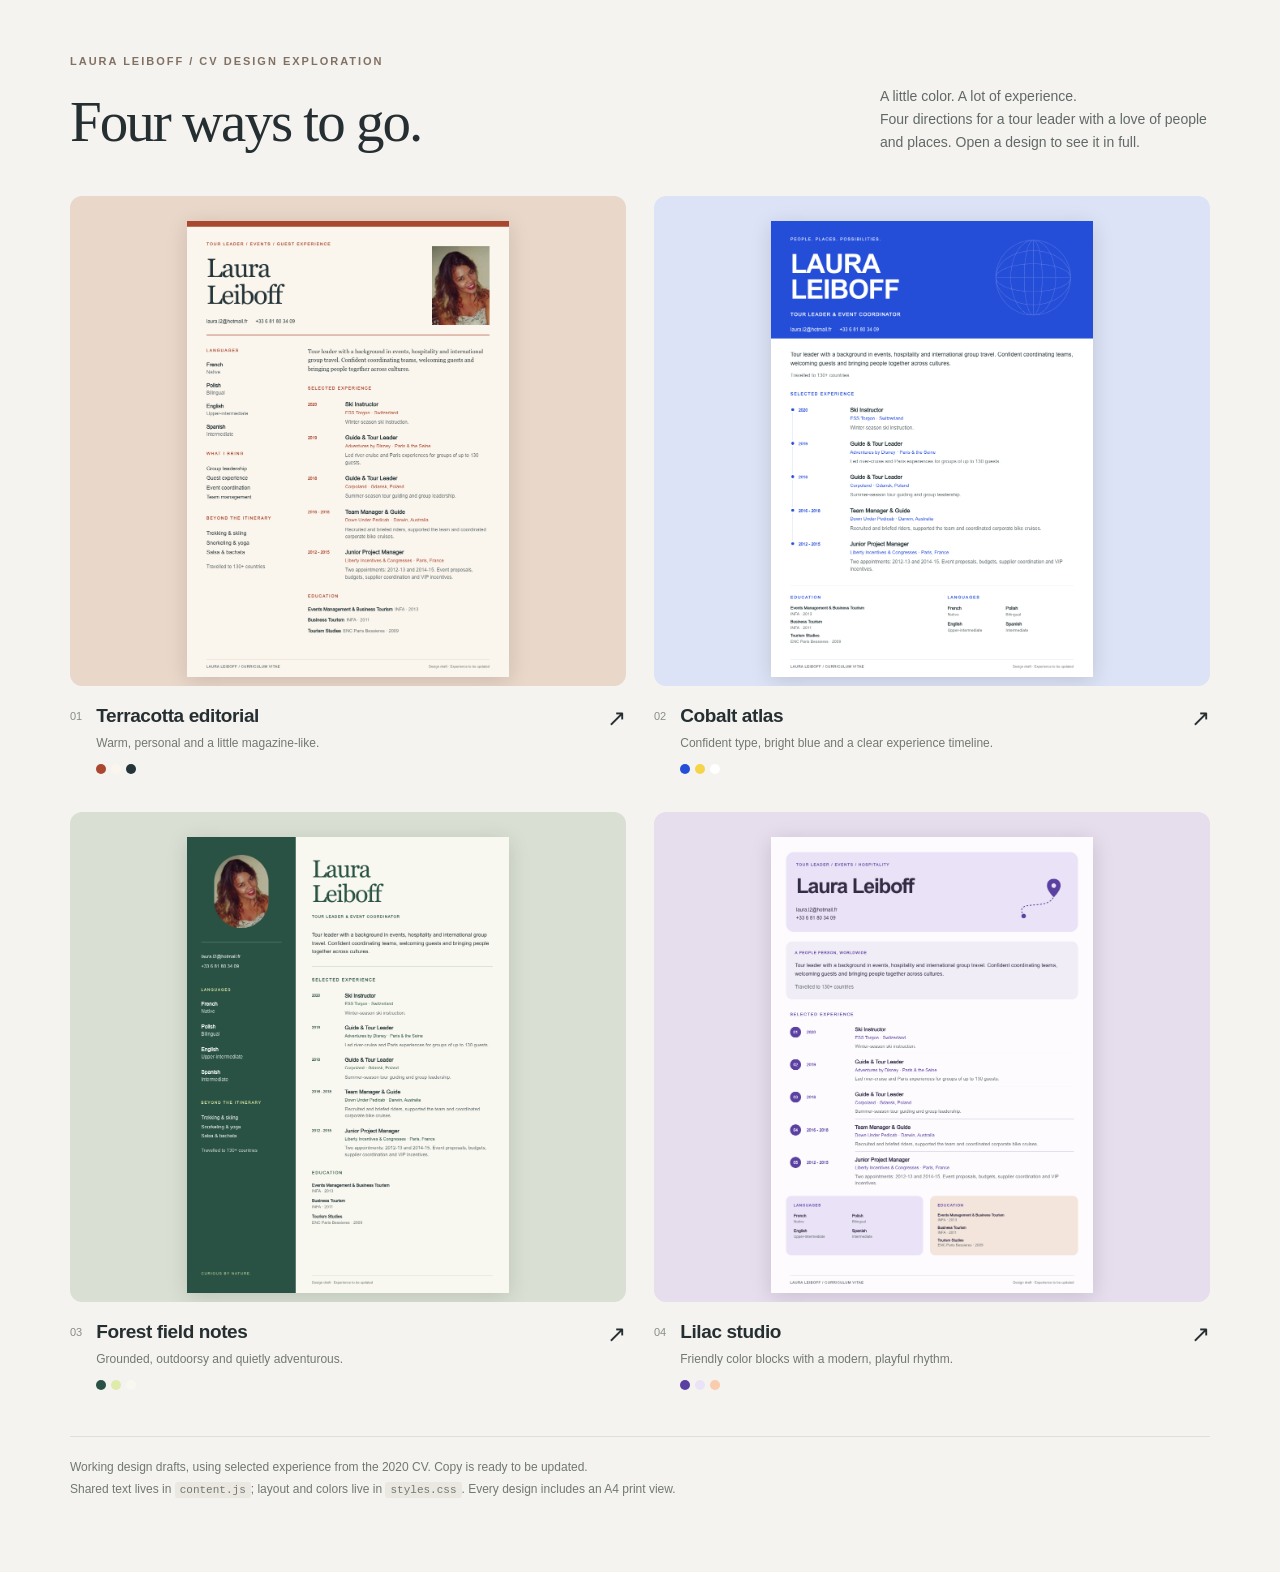
==== index.html @ 2a3d499a "Make Projects/laura the repository root" ====
<!doctype html><html lang="en"><head><meta charset="utf-8"><meta name="viewport" content="width=device-width,initial-scale=1"><title>Laura / Four ways to go</title><style>
*{box-sizing:border-box}body{margin:0;background:#f5f3ef;color:#252e31;font-family:Arial,sans-serif}main{max-width:1220px;margin:auto;padding:55px 40px 60px}.kicker{font-size:11px;letter-spacing:2px;text-transform:uppercase;color:#817163;font-weight:700}header{display:flex;justify-content:space-between;align-items:flex-end;gap:40px;margin:18px 0 42px}h1{font-family:Georgia,serif;font-size:57px;font-weight:400;letter-spacing:-2px;margin:0}header p{max-width:330px;font-size:14px;line-height:1.65;color:#606967;margin:0}.grid{display:grid;grid-template-columns:repeat(2,minmax(0,1fr));gap:38px 28px}.card{text-decoration:none;color:inherit;display:block}.preview{height:490px;overflow:hidden;border-radius:12px;display:flex;align-items:flex-start;justify-content:center;padding-top:25px;background:var(--bg);transition:transform .2s,box-shadow .2s}.preview img{width:322px;box-shadow:0 4px 20px #0002}.card:hover .preview{transform:translateY(-4px);box-shadow:0 12px 30px #3331}.card:focus-visible{outline:3px solid #244ed8;outline-offset:7px}.caption{display:flex;align-items:flex-start;gap:14px;margin-top:19px}.num{font-size:11px;color:#8a8d87;padding-top:5px}h2{font-size:19px;margin:0 0 7px;font-weight:600;letter-spacing:-.4px}.caption p{font-size:12px;color:#727872;margin:0;line-height:1.5}.arrow{margin-left:auto;font-size:23px}.swatches{display:flex;gap:5px;margin-top:12px}.swatches i{width:10px;height:10px;background:var(--c);border-radius:50%}.note{margin-top:46px;padding-top:20px;border-top:1px solid #dedfd7;font-size:12px;line-height:1.8;color:#717871}.note code{font-size:11px;background:#eae8e1;padding:2px 5px;border-radius:3px}@media(max-width:720px){main{padding:32px 20px}header{display:block}h1{font-size:44px}header p{margin-top:20px}.grid{grid-template-columns:1fr}.preview{height:460px}.preview img{width:300px}}
</style></head><body><main><div class="kicker">Laura Leiboff / CV design exploration</div><header><h1>Four ways to go.</h1><p>A little color. A lot of experience.<br>Four directions for a tour leader with a love of people and places. Open a design to see it in full.</p></header><div class="grid">
<a class="card" href="01-editorial.html"><div class="preview" style="--bg:#e9d7c9"><img src="assets/01-editorial.png" alt="Preview of terracotta editorial CV"></div><div class="caption"><span class="num">01</span><div><h2>Terracotta editorial</h2><p>Warm, personal and a little magazine-like.</p><div class="swatches"><i style="--c:#a94730"></i><i style="--c:#fbf6ed"></i><i style="--c:#243438"></i></div></div><span class="arrow">↗</span></div></a>
<a class="card" href="02-atlas.html"><div class="preview" style="--bg:#dce3f6"><img src="assets/02-atlas.png" alt="Preview of cobalt atlas CV"></div><div class="caption"><span class="num">02</span><div><h2>Cobalt atlas</h2><p>Confident type, bright blue and a clear experience timeline.</p><div class="swatches"><i style="--c:#244ed8"></i><i style="--c:#f5d44a"></i><i style="--c:#fff"></i></div></div><span class="arrow">↗</span></div></a>
<a class="card" href="03-field-notes.html"><div class="preview" style="--bg:#d9e0d3"><img src="assets/03-field-notes.png" alt="Preview of forest field notes CV"></div><div class="caption"><span class="num">03</span><div><h2>Forest field notes</h2><p>Grounded, outdoorsy and quietly adventurous.</p><div class="swatches"><i style="--c:#295244"></i><i style="--c:#dfebaa"></i><i style="--c:#f9f8f0"></i></div></div><span class="arrow">↗</span></div></a>
<a class="card" href="04-studio.html"><div class="preview" style="--bg:#e6dded"><img src="assets/04-studio.png" alt="Preview of lilac studio CV"></div><div class="caption"><span class="num">04</span><div><h2>Lilac studio</h2><p>Friendly color blocks with a modern, playful rhythm.</p><div class="swatches"><i style="--c:#5a40a1"></i><i style="--c:#eae3f7"></i><i style="--c:#f8ccad"></i></div></div><span class="arrow">↗</span></div></a>
</div><p class="note">Working design drafts, using selected experience from the 2020 CV. Copy is ready to be updated.<br>Shared text lives in <code>content.js</code>; layout and colors live in <code>styles.css</code>. Every design includes an A4 print view.</p></main></body></html>
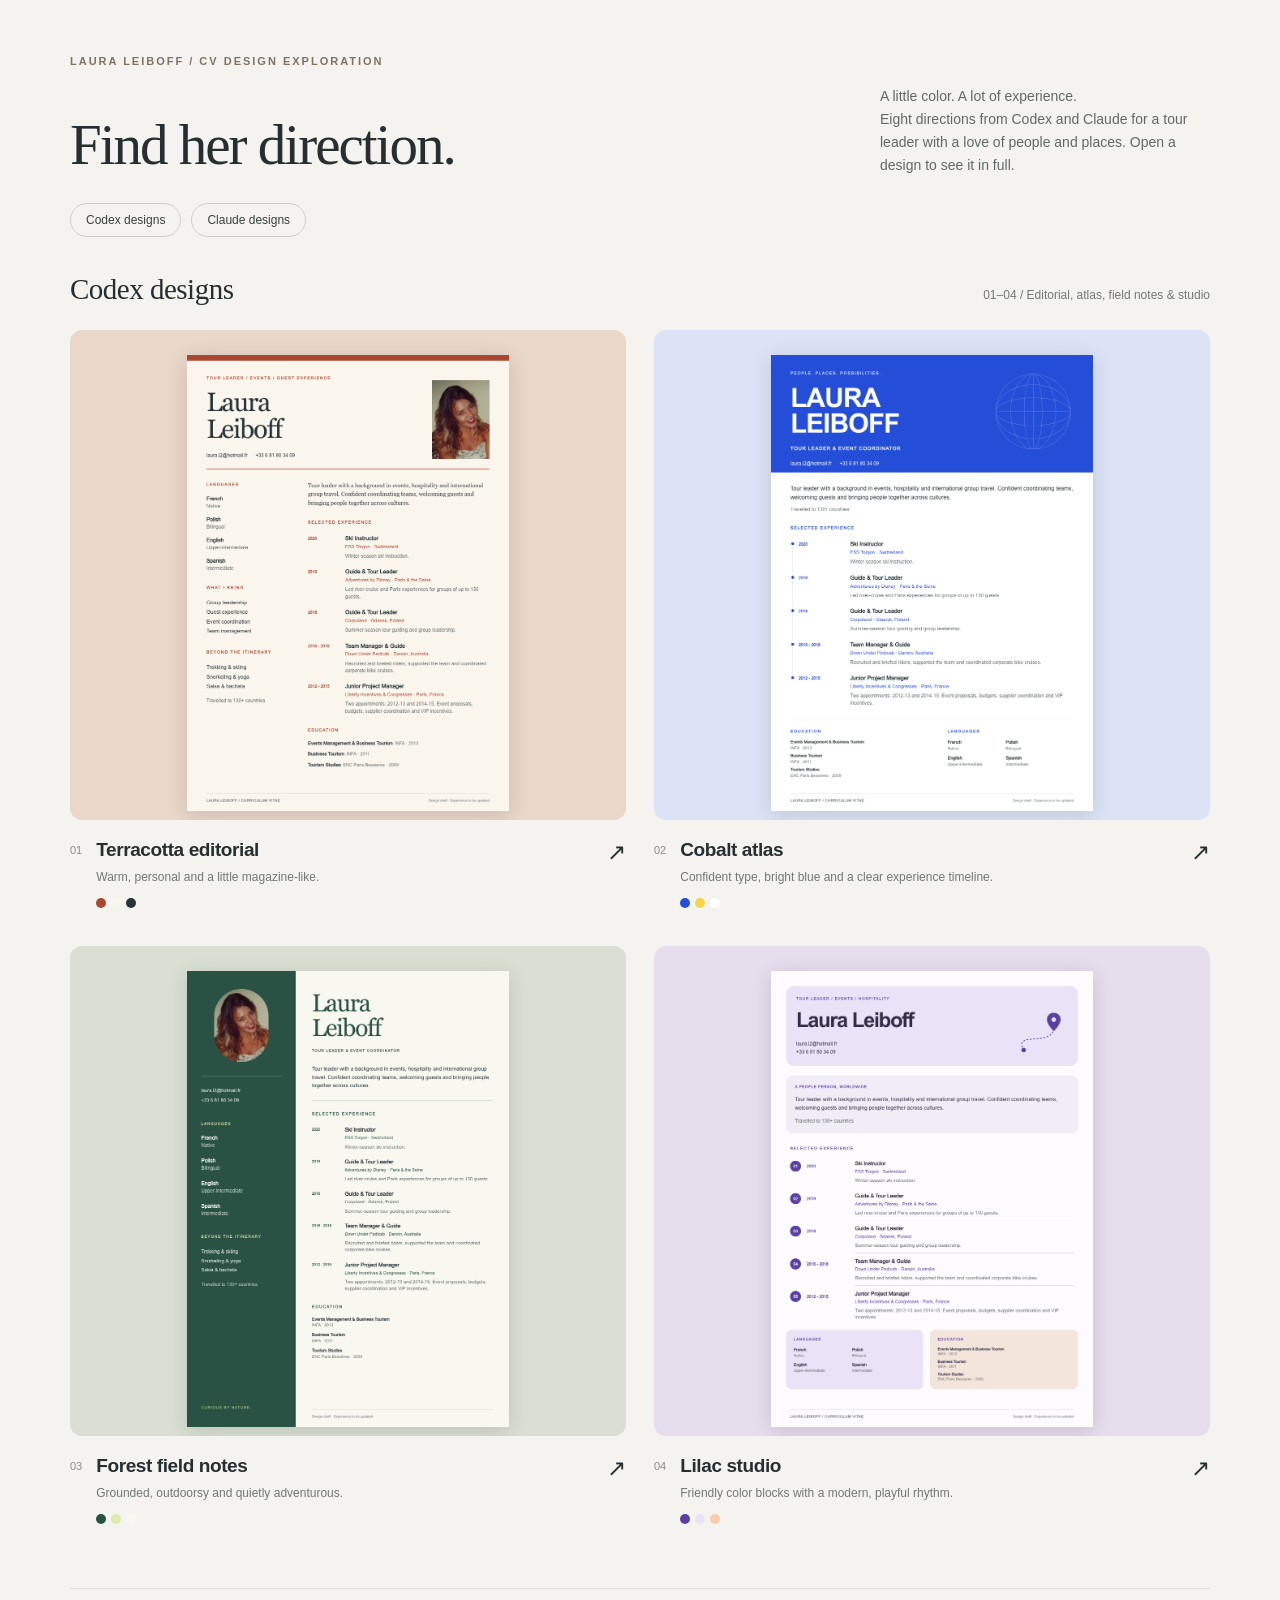
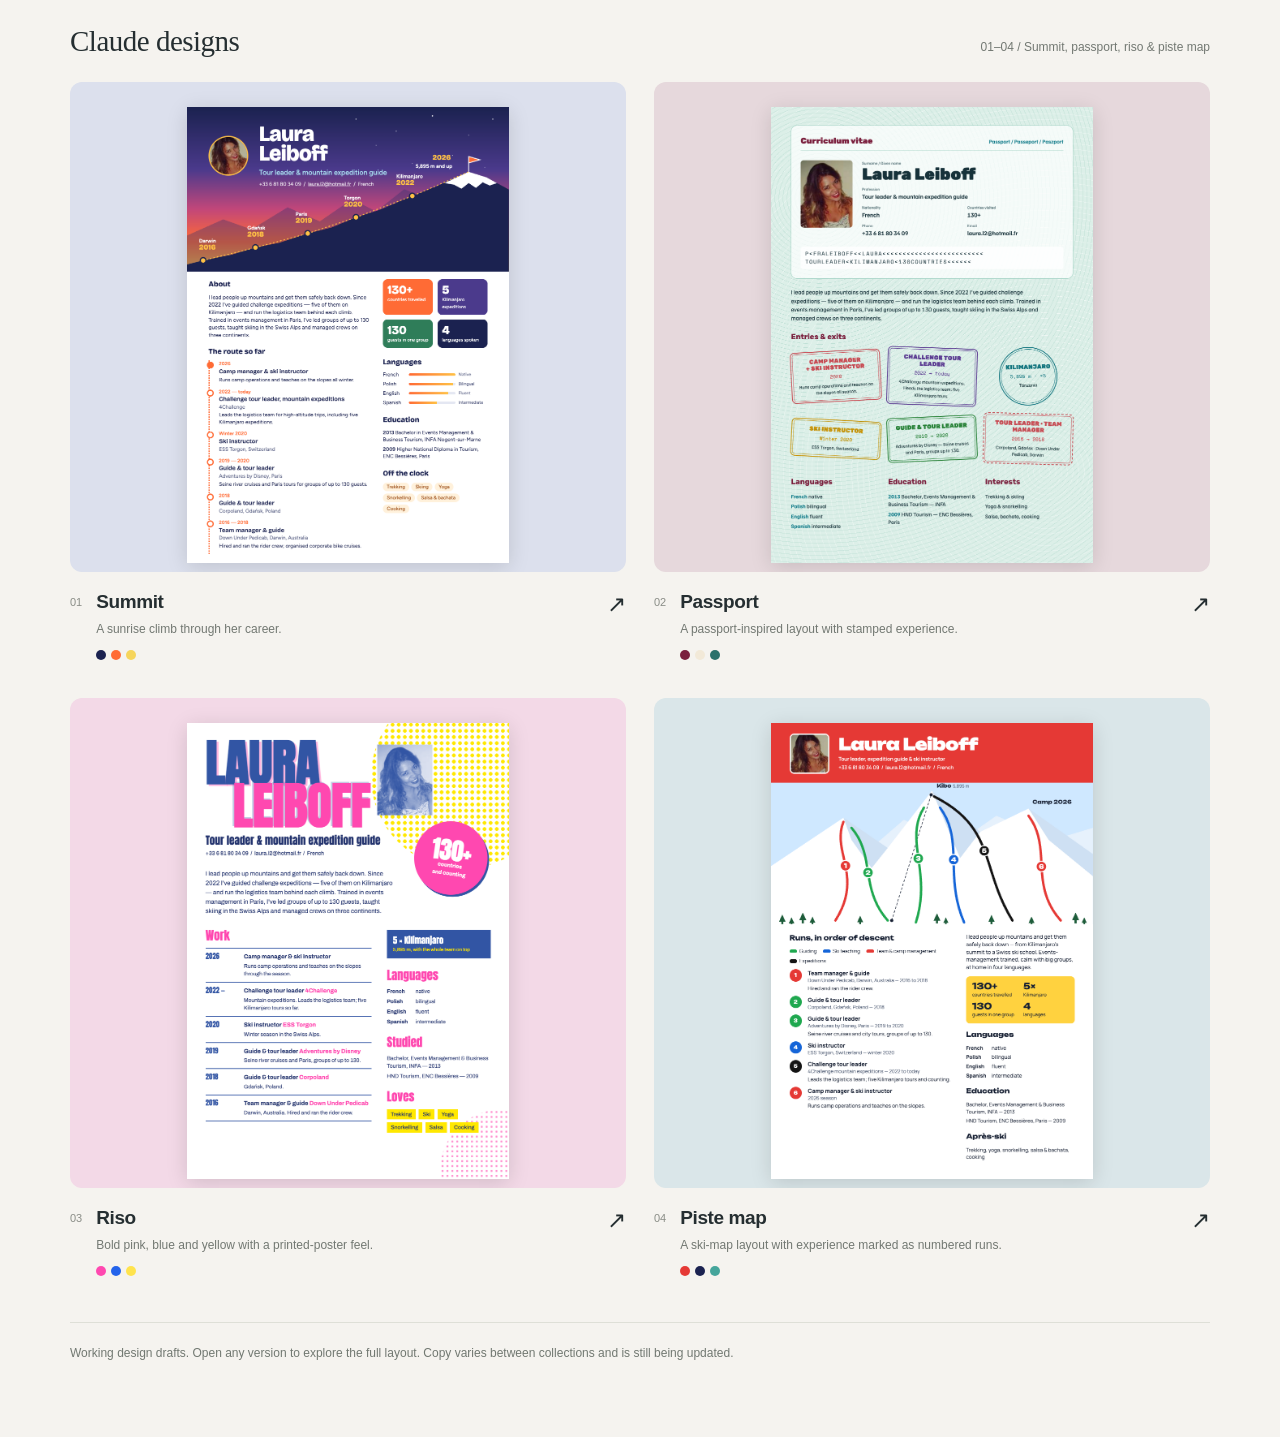
==== commit 3ac70b1b: "Add Claude CV designs to comparison gallery" ====
--- a/index.html
+++ b/index.html
@@ -1,8 +1,8 @@
-<!doctype html><html lang="en"><head><meta charset="utf-8"><meta name="viewport" content="width=device-width,initial-scale=1"><title>Laura / Four ways to go</title><style>
-*{box-sizing:border-box}body{margin:0;background:#f5f3ef;color:#252e31;font-family:Arial,sans-serif}main{max-width:1220px;margin:auto;padding:55px 40px 60px}.kicker{font-size:11px;letter-spacing:2px;text-transform:uppercase;color:#817163;font-weight:700}header{display:flex;justify-content:space-between;align-items:flex-end;gap:40px;margin:18px 0 42px}h1{font-family:Georgia,serif;font-size:57px;font-weight:400;letter-spacing:-2px;margin:0}header p{max-width:330px;font-size:14px;line-height:1.65;color:#606967;margin:0}.grid{display:grid;grid-template-columns:repeat(2,minmax(0,1fr));gap:38px 28px}.card{text-decoration:none;color:inherit;display:block}.preview{height:490px;overflow:hidden;border-radius:12px;display:flex;align-items:flex-start;justify-content:center;padding-top:25px;background:var(--bg);transition:transform .2s,box-shadow .2s}.preview img{width:322px;box-shadow:0 4px 20px #0002}.card:hover .preview{transform:translateY(-4px);box-shadow:0 12px 30px #3331}.card:focus-visible{outline:3px solid #244ed8;outline-offset:7px}.caption{display:flex;align-items:flex-start;gap:14px;margin-top:19px}.num{font-size:11px;color:#8a8d87;padding-top:5px}h2{font-size:19px;margin:0 0 7px;font-weight:600;letter-spacing:-.4px}.caption p{font-size:12px;color:#727872;margin:0;line-height:1.5}.arrow{margin-left:auto;font-size:23px}.swatches{display:flex;gap:5px;margin-top:12px}.swatches i{width:10px;height:10px;background:var(--c);border-radius:50%}.note{margin-top:46px;padding-top:20px;border-top:1px solid #dedfd7;font-size:12px;line-height:1.8;color:#717871}.note code{font-size:11px;background:#eae8e1;padding:2px 5px;border-radius:3px}@media(max-width:720px){main{padding:32px 20px}header{display:block}h1{font-size:44px}header p{margin-top:20px}.grid{grid-template-columns:1fr}.preview{height:460px}.preview img{width:300px}}
-</style></head><body><main><div class="kicker">Laura Leiboff / CV design exploration</div><header><h1>Four ways to go.</h1><p>A little color. A lot of experience.<br>Four directions for a tour leader with a love of people and places. Open a design to see it in full.</p></header><div class="grid">
-<a class="card" href="01-editorial.html"><div class="preview" style="--bg:#e9d7c9"><img src="assets/01-editorial.png" alt="Preview of terracotta editorial CV"></div><div class="caption"><span class="num">01</span><div><h2>Terracotta editorial</h2><p>Warm, personal and a little magazine-like.</p><div class="swatches"><i style="--c:#a94730"></i><i style="--c:#fbf6ed"></i><i style="--c:#243438"></i></div></div><span class="arrow">↗</span></div></a>
-<a class="card" href="02-atlas.html"><div class="preview" style="--bg:#dce3f6"><img src="assets/02-atlas.png" alt="Preview of cobalt atlas CV"></div><div class="caption"><span class="num">02</span><div><h2>Cobalt atlas</h2><p>Confident type, bright blue and a clear experience timeline.</p><div class="swatches"><i style="--c:#244ed8"></i><i style="--c:#f5d44a"></i><i style="--c:#fff"></i></div></div><span class="arrow">↗</span></div></a>
-<a class="card" href="03-field-notes.html"><div class="preview" style="--bg:#d9e0d3"><img src="assets/03-field-notes.png" alt="Preview of forest field notes CV"></div><div class="caption"><span class="num">03</span><div><h2>Forest field notes</h2><p>Grounded, outdoorsy and quietly adventurous.</p><div class="swatches"><i style="--c:#295244"></i><i style="--c:#dfebaa"></i><i style="--c:#f9f8f0"></i></div></div><span class="arrow">↗</span></div></a>
-<a class="card" href="04-studio.html"><div class="preview" style="--bg:#e6dded"><img src="assets/04-studio.png" alt="Preview of lilac studio CV"></div><div class="caption"><span class="num">04</span><div><h2>Lilac studio</h2><p>Friendly color blocks with a modern, playful rhythm.</p><div class="swatches"><i style="--c:#5a40a1"></i><i style="--c:#eae3f7"></i><i style="--c:#f8ccad"></i></div></div><span class="arrow">↗</span></div></a>
-</div><p class="note">Working design drafts, using selected experience from the 2020 CV. Copy is ready to be updated.<br>Shared text lives in <code>content.js</code>; layout and colors live in <code>styles.css</code>. Every design includes an A4 print view.</p></main></body></html>
+<!doctype html><html lang="en"><head><meta charset="utf-8"><meta name="viewport" content="width=device-width,initial-scale=1"><title>Laura / CV design collection</title><style>
+*{box-sizing:border-box}body{margin:0;background:#f5f3ef;color:#252e31;font-family:Arial,sans-serif}main{max-width:1220px;margin:auto;padding:55px 40px 60px}.kicker{font-size:11px;letter-spacing:2px;text-transform:uppercase;color:#817163;font-weight:700}header{display:flex;justify-content:space-between;align-items:flex-end;gap:40px;margin:18px 0 42px}h1{font-family:Georgia,serif;font-size:57px;font-weight:400;letter-spacing:-2px;margin:0}header p{max-width:330px;font-size:14px;line-height:1.65;color:#606967;margin:0}.grid{display:grid;grid-template-columns:repeat(2,minmax(0,1fr));gap:38px 28px}.card{text-decoration:none;color:inherit;display:block}.preview{height:490px;overflow:hidden;border-radius:12px;display:flex;align-items:flex-start;justify-content:center;padding-top:25px;background:var(--bg);transition:transform .2s,box-shadow .2s}.preview img{width:322px;box-shadow:0 4px 20px #0002}.card:hover .preview{transform:translateY(-4px);box-shadow:0 12px 30px #3331}.card:focus-visible{outline:3px solid #244ed8;outline-offset:7px}.caption{display:flex;align-items:flex-start;gap:14px;margin-top:19px}.num{font-size:11px;color:#8a8d87;padding-top:5px}h3{font-size:19px;margin:0 0 7px;font-weight:600;letter-spacing:-.4px}.caption p{font-size:12px;color:#727872;margin:0;line-height:1.5}.arrow{margin-left:auto;font-size:23px}.swatches{display:flex;gap:5px;margin-top:12px}.swatches i{width:10px;height:10px;background:var(--c);border-radius:50%}.note{margin-top:46px;padding-top:20px;border-top:1px solid #dedfd7;font-size:12px;line-height:1.8;color:#717871}.note code{font-size:11px;background:#eae8e1;padding:2px 5px;border-radius:3px}@media(max-width:720px){main{padding:32px 20px}header{display:block}h1{font-size:44px}header p{margin-top:20px}.grid{grid-template-columns:1fr}.preview{height:460px}.preview img{width:300px}}
+.section-heading{display:flex;justify-content:space-between;align-items:baseline;gap:16px;margin-bottom:24px}.section-heading h2{font-family:Georgia,serif;font-size:29px;font-weight:400;margin:0;letter-spacing:-.5px}.section-heading span{font-size:12px;color:#727872}.design-section+.design-section{margin-top:64px;padding-top:36px;border-top:1px solid #dedfd7}.jump-links{display:flex;gap:10px;margin:-16px 0 36px}.jump-links a{font-size:12px;color:#39413d;text-decoration:none;border:1px solid #cfcec7;border-radius:20px;padding:9px 15px}.jump-links a:hover{background:#e9e6df}html{scroll-behavior:smooth}.design-section{scroll-margin-top:25px}.claude-preview img{height:456px;width:322px;object-fit:contain;object-position:top;background:white}@media(max-width:720px){.section-heading{display:block}.section-heading span{display:block;margin-top:8px}.claude-preview img{height:424px;width:300px}}@media(prefers-reduced-motion:reduce){html{scroll-behavior:auto}.preview{transition:none}}</style></head><body><main><div class="kicker">Laura Leiboff / CV design exploration</div><header><h1>Find her direction.</h1><p>A little color. A lot of experience.<br>Eight directions from Codex and Claude for a tour leader with a love of people and places. Open a design to see it in full.</p></header><nav class="jump-links" aria-label="Design collections"><a href="#codex">Codex designs</a><a href="#claude">Claude designs</a></nav><section class="design-section" id="codex"><div class="section-heading"><h2>Codex designs</h2><span>01–04 / Editorial, atlas, field notes & studio</span></div><div class="grid">
+<a class="card" href="01-editorial.html"><div class="preview" style="--bg:#e9d7c9"><img src="assets/01-editorial.png" alt="Preview of terracotta editorial CV"></div><div class="caption"><span class="num">01</span><div><h3>Terracotta editorial</h3><p>Warm, personal and a little magazine-like.</p><div class="swatches"><i style="--c:#a94730"></i><i style="--c:#fbf6ed"></i><i style="--c:#243438"></i></div></div><span class="arrow">↗</span></div></a>
+<a class="card" href="02-atlas.html"><div class="preview" style="--bg:#dce3f6"><img src="assets/02-atlas.png" alt="Preview of cobalt atlas CV"></div><div class="caption"><span class="num">02</span><div><h3>Cobalt atlas</h3><p>Confident type, bright blue and a clear experience timeline.</p><div class="swatches"><i style="--c:#244ed8"></i><i style="--c:#f5d44a"></i><i style="--c:#fff"></i></div></div><span class="arrow">↗</span></div></a>
+<a class="card" href="03-field-notes.html"><div class="preview" style="--bg:#d9e0d3"><img src="assets/03-field-notes.png" alt="Preview of forest field notes CV"></div><div class="caption"><span class="num">03</span><div><h3>Forest field notes</h3><p>Grounded, outdoorsy and quietly adventurous.</p><div class="swatches"><i style="--c:#295244"></i><i style="--c:#dfebaa"></i><i style="--c:#f9f8f0"></i></div></div><span class="arrow">↗</span></div></a>
+<a class="card" href="04-studio.html"><div class="preview" style="--bg:#e6dded"><img src="assets/04-studio.png" alt="Preview of lilac studio CV"></div><div class="caption"><span class="num">04</span><div><h3>Lilac studio</h3><p>Friendly color blocks with a modern, playful rhythm.</p><div class="swatches"><i style="--c:#5a40a1"></i><i style="--c:#eae3f7"></i><i style="--c:#f8ccad"></i></div></div><span class="arrow">↗</span></div></a>
+</div></section><section class="design-section" id="claude"><div class="section-heading"><h2>Claude designs</h2><span>01–04 / Summit, passport, riso & piste map</span></div><div class="grid"><a class="card" href="claude/1-summit.html"><div class="preview claude-preview" style="--bg:#dce0ed"><img src="assets/claude-1-summit.png" alt="Preview of Claude’s Summit CV design" loading="lazy"></div><div class="caption"><span class="num">01</span><div><h3>Summit</h3><p>A sunrise climb through her career.</p><div class="swatches"><i style="--c:#1B2250"></i><i style="--c:#FF6B35"></i><i style="--c:#F6D55C"></i></div></div><span class="arrow">↗</span></div></a><a class="card" href="claude/2-passport.html"><div class="preview claude-preview" style="--bg:#e6d8dc"><img src="assets/claude-2-passport.png" alt="Preview of Claude’s Passport CV design" loading="lazy"></div><div class="caption"><span class="num">02</span><div><h3>Passport</h3><p>A passport-inspired layout with stamped experience.</p><div class="swatches"><i style="--c:#7A1F3D"></i><i style="--c:#F2E9D8"></i><i style="--c:#2B716B"></i></div></div><span class="arrow">↗</span></div></a><a class="card" href="claude/3-riso.html"><div class="preview claude-preview" style="--bg:#f3d9e7"><img src="assets/claude-3-riso.png" alt="Preview of Claude’s Riso CV design" loading="lazy"></div><div class="caption"><span class="num">03</span><div><h3>Riso</h3><p>Bold pink, blue and yellow with a printed-poster feel.</p><div class="swatches"><i style="--c:#FF48B0"></i><i style="--c:#2463EB"></i><i style="--c:#FFE34D"></i></div></div><span class="arrow">↗</span></div></a><a class="card" href="claude/4-piste.html"><div class="preview claude-preview" style="--bg:#dae6e9"><img src="assets/claude-4-piste.png" alt="Preview of Claude’s Piste map CV design" loading="lazy"></div><div class="caption"><span class="num">04</span><div><h3>Piste map</h3><p>A ski-map layout with experience marked as numbered runs.</p><div class="swatches"><i style="--c:#E53935"></i><i style="--c:#1B2250"></i><i style="--c:#45A59B"></i></div></div><span class="arrow">↗</span></div></a></div></section><p class="note">Working design drafts. Open any version to explore the full layout. Copy varies between collections and is still being updated.</p></main></body></html>
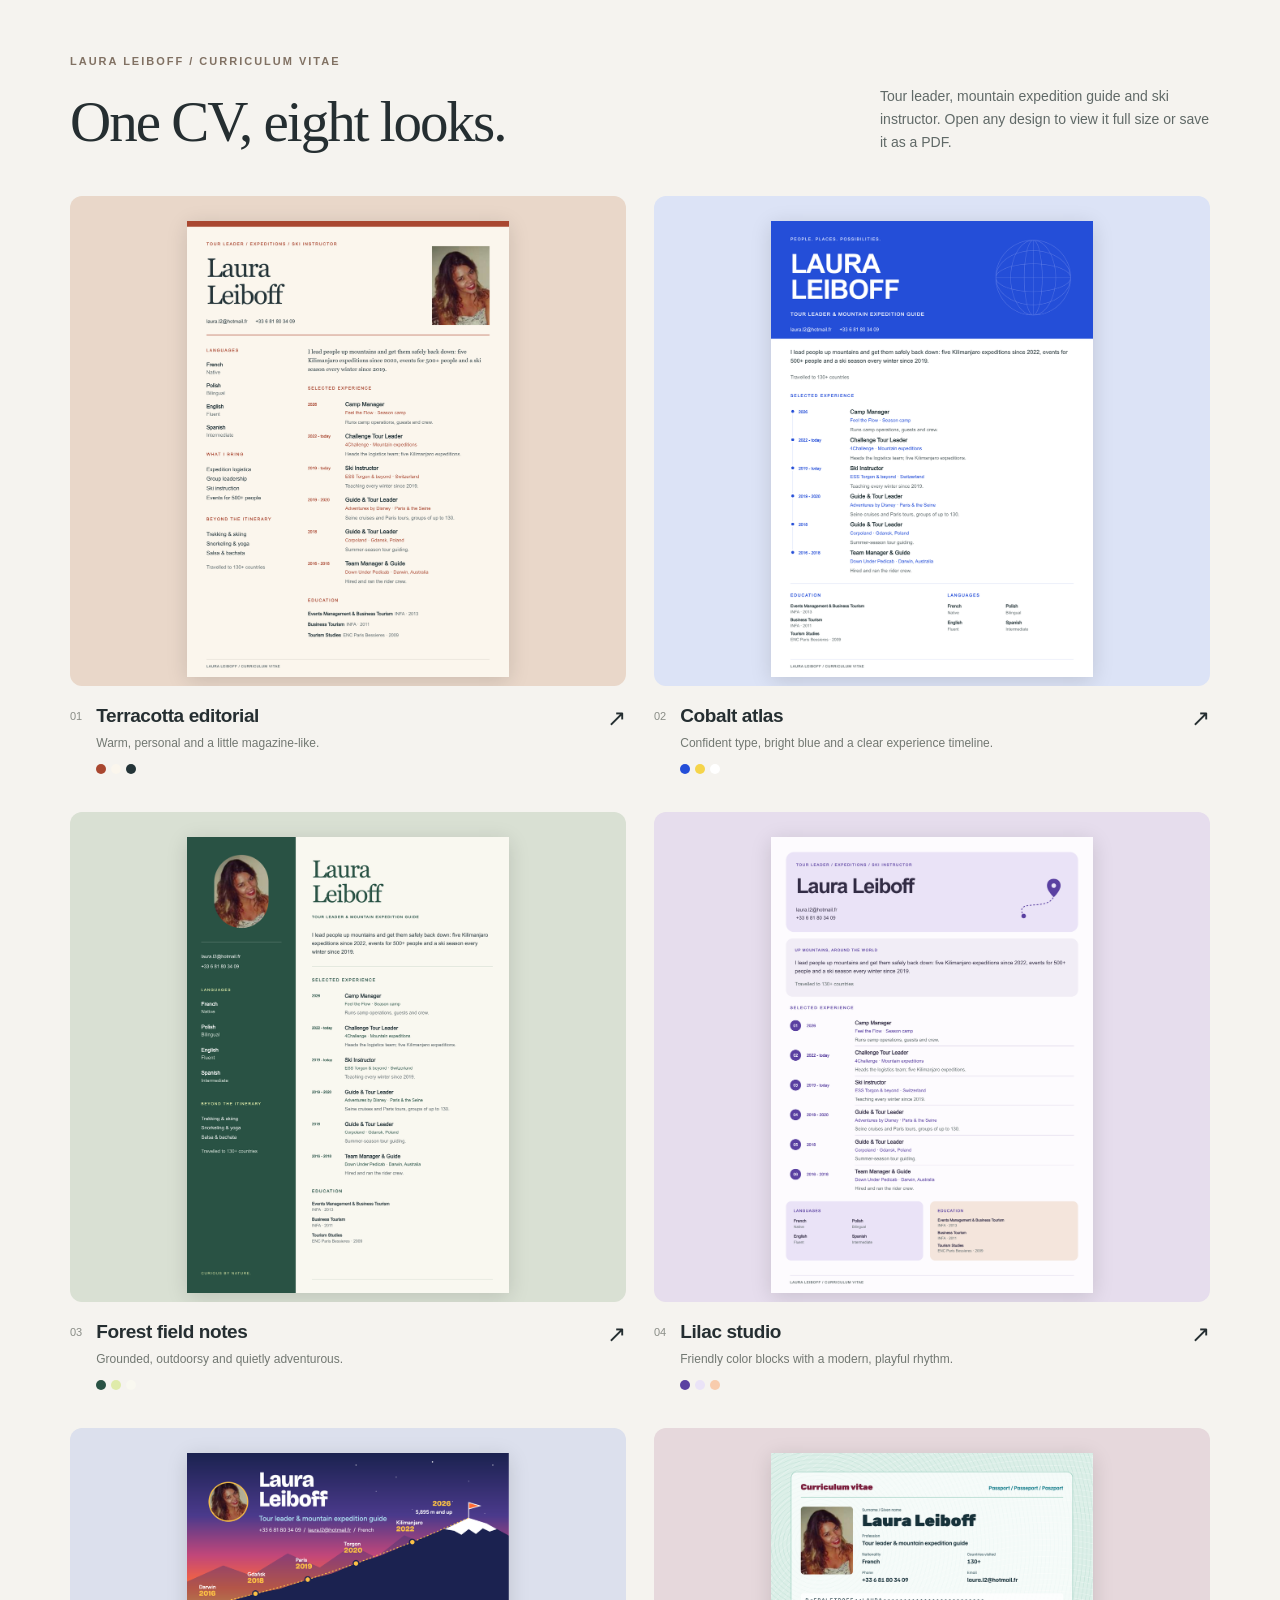
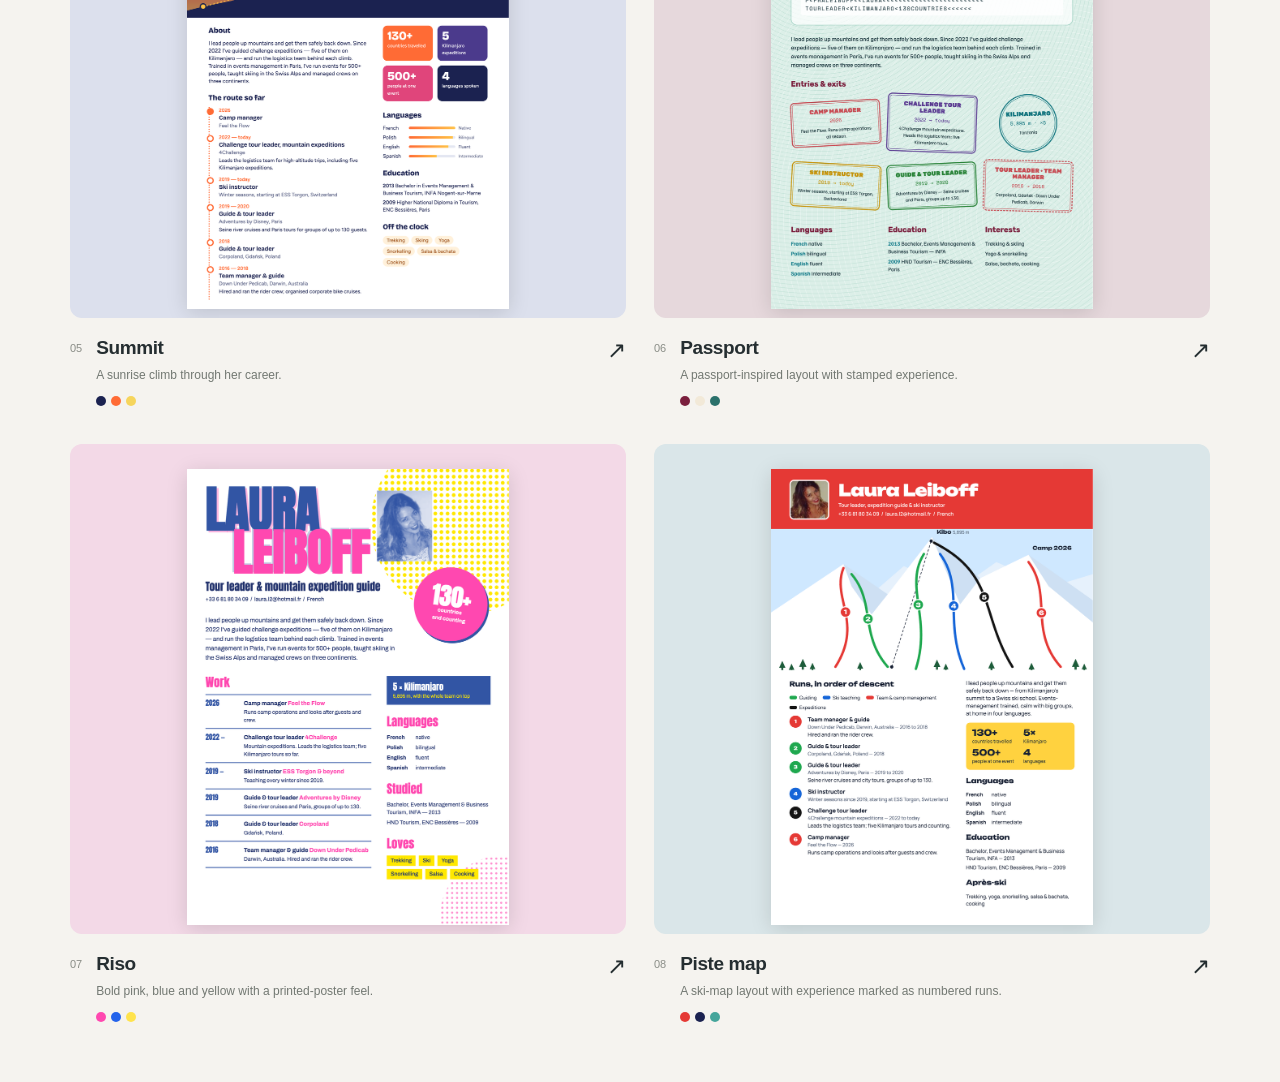
==== commit a93f5920: "Align CV content across all designs and add print toolbar Camp manager is now Feel the Flow and ski " ====
--- a/index.html
+++ b/index.html
@@ -1,8 +1,8 @@
-<!doctype html><html lang="en"><head><meta charset="utf-8"><meta name="viewport" content="width=device-width,initial-scale=1"><title>Laura / CV design collection</title><style>
+<!doctype html><html lang="en"><head><meta charset="utf-8"><meta name="viewport" content="width=device-width,initial-scale=1"><title>Laura Leiboff / CV designs</title><style>
 *{box-sizing:border-box}body{margin:0;background:#f5f3ef;color:#252e31;font-family:Arial,sans-serif}main{max-width:1220px;margin:auto;padding:55px 40px 60px}.kicker{font-size:11px;letter-spacing:2px;text-transform:uppercase;color:#817163;font-weight:700}header{display:flex;justify-content:space-between;align-items:flex-end;gap:40px;margin:18px 0 42px}h1{font-family:Georgia,serif;font-size:57px;font-weight:400;letter-spacing:-2px;margin:0}header p{max-width:330px;font-size:14px;line-height:1.65;color:#606967;margin:0}.grid{display:grid;grid-template-columns:repeat(2,minmax(0,1fr));gap:38px 28px}.card{text-decoration:none;color:inherit;display:block}.preview{height:490px;overflow:hidden;border-radius:12px;display:flex;align-items:flex-start;justify-content:center;padding-top:25px;background:var(--bg);transition:transform .2s,box-shadow .2s}.preview img{width:322px;box-shadow:0 4px 20px #0002}.card:hover .preview{transform:translateY(-4px);box-shadow:0 12px 30px #3331}.card:focus-visible{outline:3px solid #244ed8;outline-offset:7px}.caption{display:flex;align-items:flex-start;gap:14px;margin-top:19px}.num{font-size:11px;color:#8a8d87;padding-top:5px}h3{font-size:19px;margin:0 0 7px;font-weight:600;letter-spacing:-.4px}.caption p{font-size:12px;color:#727872;margin:0;line-height:1.5}.arrow{margin-left:auto;font-size:23px}.swatches{display:flex;gap:5px;margin-top:12px}.swatches i{width:10px;height:10px;background:var(--c);border-radius:50%}.note{margin-top:46px;padding-top:20px;border-top:1px solid #dedfd7;font-size:12px;line-height:1.8;color:#717871}.note code{font-size:11px;background:#eae8e1;padding:2px 5px;border-radius:3px}@media(max-width:720px){main{padding:32px 20px}header{display:block}h1{font-size:44px}header p{margin-top:20px}.grid{grid-template-columns:1fr}.preview{height:460px}.preview img{width:300px}}
-.section-heading{display:flex;justify-content:space-between;align-items:baseline;gap:16px;margin-bottom:24px}.section-heading h2{font-family:Georgia,serif;font-size:29px;font-weight:400;margin:0;letter-spacing:-.5px}.section-heading span{font-size:12px;color:#727872}.design-section+.design-section{margin-top:64px;padding-top:36px;border-top:1px solid #dedfd7}.jump-links{display:flex;gap:10px;margin:-16px 0 36px}.jump-links a{font-size:12px;color:#39413d;text-decoration:none;border:1px solid #cfcec7;border-radius:20px;padding:9px 15px}.jump-links a:hover{background:#e9e6df}html{scroll-behavior:smooth}.design-section{scroll-margin-top:25px}.claude-preview img{height:456px;width:322px;object-fit:contain;object-position:top;background:white}@media(max-width:720px){.section-heading{display:block}.section-heading span{display:block;margin-top:8px}.claude-preview img{height:424px;width:300px}}@media(prefers-reduced-motion:reduce){html{scroll-behavior:auto}.preview{transition:none}}</style></head><body><main><div class="kicker">Laura Leiboff / CV design exploration</div><header><h1>Find her direction.</h1><p>A little color. A lot of experience.<br>Eight directions from Codex and Claude for a tour leader with a love of people and places. Open a design to see it in full.</p></header><nav class="jump-links" aria-label="Design collections"><a href="#codex">Codex designs</a><a href="#claude">Claude designs</a></nav><section class="design-section" id="codex"><div class="section-heading"><h2>Codex designs</h2><span>01–04 / Editorial, atlas, field notes & studio</span></div><div class="grid">
+.section-heading{display:flex;justify-content:space-between;align-items:baseline;gap:16px;margin-bottom:24px}.section-heading h2{font-family:Georgia,serif;font-size:29px;font-weight:400;margin:0;letter-spacing:-.5px}.section-heading span{font-size:12px;color:#727872}.design-section+.design-section{margin-top:64px;padding-top:36px;border-top:1px solid #dedfd7}.jump-links{display:flex;gap:10px;margin:-16px 0 36px}.jump-links a{font-size:12px;color:#39413d;text-decoration:none;border:1px solid #cfcec7;border-radius:20px;padding:9px 15px}.jump-links a:hover{background:#e9e6df}html{scroll-behavior:smooth}.design-section{scroll-margin-top:25px}.claude-preview img{height:456px;width:322px;object-fit:contain;object-position:top;background:white}@media(max-width:720px){.section-heading{display:block}.section-heading span{display:block;margin-top:8px}.claude-preview img{height:424px;width:300px}}@media(prefers-reduced-motion:reduce){html{scroll-behavior:auto}.preview{transition:none}}</style></head><body><main><div class="kicker">Laura Leiboff / Curriculum vitae</div><header><h1>One CV, eight looks.</h1><p>Tour leader, mountain expedition guide and ski instructor. Open any design to view it full size or save it as a PDF.</p></header><section class="design-section"><div class="grid">
 <a class="card" href="01-editorial.html"><div class="preview" style="--bg:#e9d7c9"><img src="assets/01-editorial.png" alt="Preview of terracotta editorial CV"></div><div class="caption"><span class="num">01</span><div><h3>Terracotta editorial</h3><p>Warm, personal and a little magazine-like.</p><div class="swatches"><i style="--c:#a94730"></i><i style="--c:#fbf6ed"></i><i style="--c:#243438"></i></div></div><span class="arrow">↗</span></div></a>
 <a class="card" href="02-atlas.html"><div class="preview" style="--bg:#dce3f6"><img src="assets/02-atlas.png" alt="Preview of cobalt atlas CV"></div><div class="caption"><span class="num">02</span><div><h3>Cobalt atlas</h3><p>Confident type, bright blue and a clear experience timeline.</p><div class="swatches"><i style="--c:#244ed8"></i><i style="--c:#f5d44a"></i><i style="--c:#fff"></i></div></div><span class="arrow">↗</span></div></a>
 <a class="card" href="03-field-notes.html"><div class="preview" style="--bg:#d9e0d3"><img src="assets/03-field-notes.png" alt="Preview of forest field notes CV"></div><div class="caption"><span class="num">03</span><div><h3>Forest field notes</h3><p>Grounded, outdoorsy and quietly adventurous.</p><div class="swatches"><i style="--c:#295244"></i><i style="--c:#dfebaa"></i><i style="--c:#f9f8f0"></i></div></div><span class="arrow">↗</span></div></a>
 <a class="card" href="04-studio.html"><div class="preview" style="--bg:#e6dded"><img src="assets/04-studio.png" alt="Preview of lilac studio CV"></div><div class="caption"><span class="num">04</span><div><h3>Lilac studio</h3><p>Friendly color blocks with a modern, playful rhythm.</p><div class="swatches"><i style="--c:#5a40a1"></i><i style="--c:#eae3f7"></i><i style="--c:#f8ccad"></i></div></div><span class="arrow">↗</span></div></a>
-</div></section><section class="design-section" id="claude"><div class="section-heading"><h2>Claude designs</h2><span>01–04 / Summit, passport, riso & piste map</span></div><div class="grid"><a class="card" href="claude/1-summit.html"><div class="preview claude-preview" style="--bg:#dce0ed"><img src="assets/claude-1-summit.png" alt="Preview of Claude’s Summit CV design" loading="lazy"></div><div class="caption"><span class="num">01</span><div><h3>Summit</h3><p>A sunrise climb through her career.</p><div class="swatches"><i style="--c:#1B2250"></i><i style="--c:#FF6B35"></i><i style="--c:#F6D55C"></i></div></div><span class="arrow">↗</span></div></a><a class="card" href="claude/2-passport.html"><div class="preview claude-preview" style="--bg:#e6d8dc"><img src="assets/claude-2-passport.png" alt="Preview of Claude’s Passport CV design" loading="lazy"></div><div class="caption"><span class="num">02</span><div><h3>Passport</h3><p>A passport-inspired layout with stamped experience.</p><div class="swatches"><i style="--c:#7A1F3D"></i><i style="--c:#F2E9D8"></i><i style="--c:#2B716B"></i></div></div><span class="arrow">↗</span></div></a><a class="card" href="claude/3-riso.html"><div class="preview claude-preview" style="--bg:#f3d9e7"><img src="assets/claude-3-riso.png" alt="Preview of Claude’s Riso CV design" loading="lazy"></div><div class="caption"><span class="num">03</span><div><h3>Riso</h3><p>Bold pink, blue and yellow with a printed-poster feel.</p><div class="swatches"><i style="--c:#FF48B0"></i><i style="--c:#2463EB"></i><i style="--c:#FFE34D"></i></div></div><span class="arrow">↗</span></div></a><a class="card" href="claude/4-piste.html"><div class="preview claude-preview" style="--bg:#dae6e9"><img src="assets/claude-4-piste.png" alt="Preview of Claude’s Piste map CV design" loading="lazy"></div><div class="caption"><span class="num">04</span><div><h3>Piste map</h3><p>A ski-map layout with experience marked as numbered runs.</p><div class="swatches"><i style="--c:#E53935"></i><i style="--c:#1B2250"></i><i style="--c:#45A59B"></i></div></div><span class="arrow">↗</span></div></a></div></section><p class="note">Working design drafts. Open any version to explore the full layout. Copy varies between collections and is still being updated.</p></main></body></html>
+<a class="card" href="claude/1-summit.html"><div class="preview claude-preview" style="--bg:#dce0ed"><img src="assets/claude-1-summit.png" alt="Preview of Summit CV design" loading="lazy"></div><div class="caption"><span class="num">05</span><div><h3>Summit</h3><p>A sunrise climb through her career.</p><div class="swatches"><i style="--c:#1B2250"></i><i style="--c:#FF6B35"></i><i style="--c:#F6D55C"></i></div></div><span class="arrow">↗</span></div></a><a class="card" href="claude/2-passport.html"><div class="preview claude-preview" style="--bg:#e6d8dc"><img src="assets/claude-2-passport.png" alt="Preview of Passport CV design" loading="lazy"></div><div class="caption"><span class="num">06</span><div><h3>Passport</h3><p>A passport-inspired layout with stamped experience.</p><div class="swatches"><i style="--c:#7A1F3D"></i><i style="--c:#F2E9D8"></i><i style="--c:#2B716B"></i></div></div><span class="arrow">↗</span></div></a><a class="card" href="claude/3-riso.html"><div class="preview claude-preview" style="--bg:#f3d9e7"><img src="assets/claude-3-riso.png" alt="Preview of Riso CV design" loading="lazy"></div><div class="caption"><span class="num">07</span><div><h3>Riso</h3><p>Bold pink, blue and yellow with a printed-poster feel.</p><div class="swatches"><i style="--c:#FF48B0"></i><i style="--c:#2463EB"></i><i style="--c:#FFE34D"></i></div></div><span class="arrow">↗</span></div></a><a class="card" href="claude/4-piste.html"><div class="preview claude-preview" style="--bg:#dae6e9"><img src="assets/claude-4-piste.png" alt="Preview of Piste map CV design" loading="lazy"></div><div class="caption"><span class="num">08</span><div><h3>Piste map</h3><p>A ski-map layout with experience marked as numbered runs.</p><div class="swatches"><i style="--c:#E53935"></i><i style="--c:#1B2250"></i><i style="--c:#45A59B"></i></div></div><span class="arrow">↗</span></div></a></div></section></main></body></html>
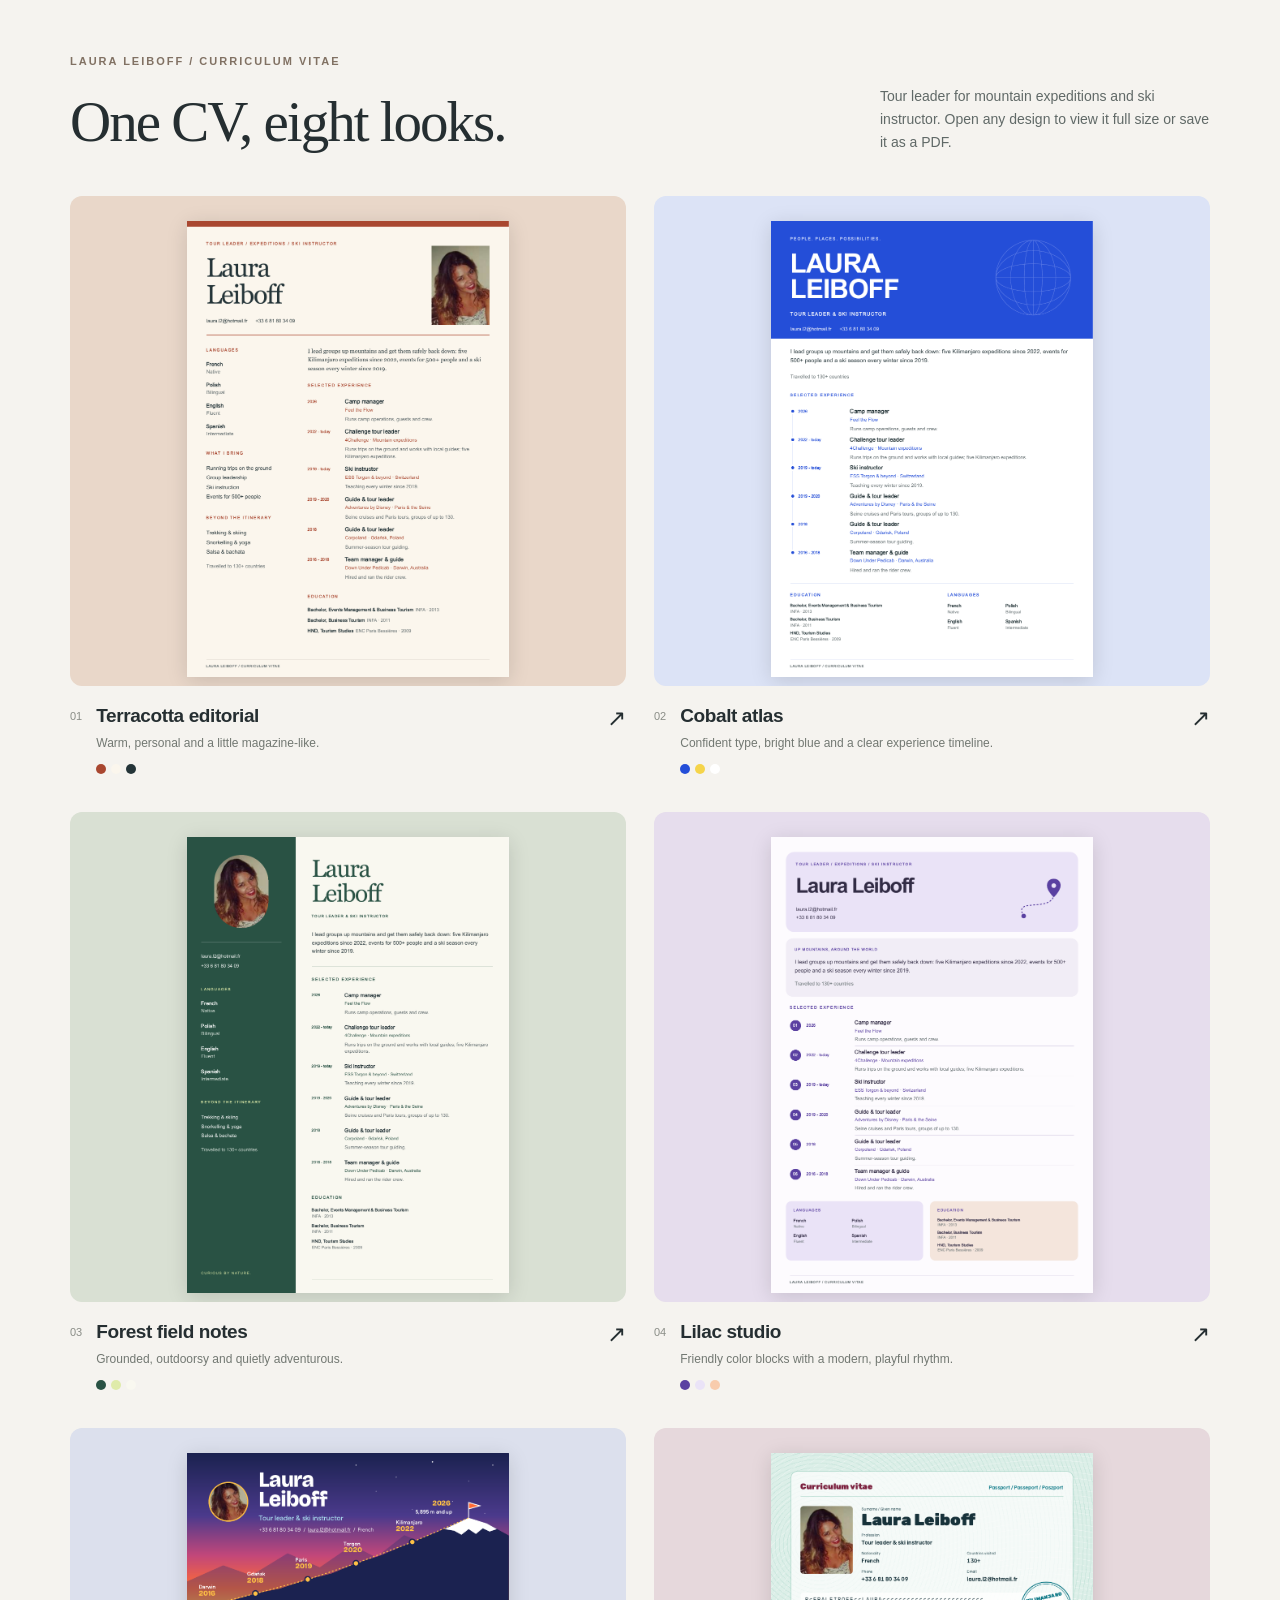
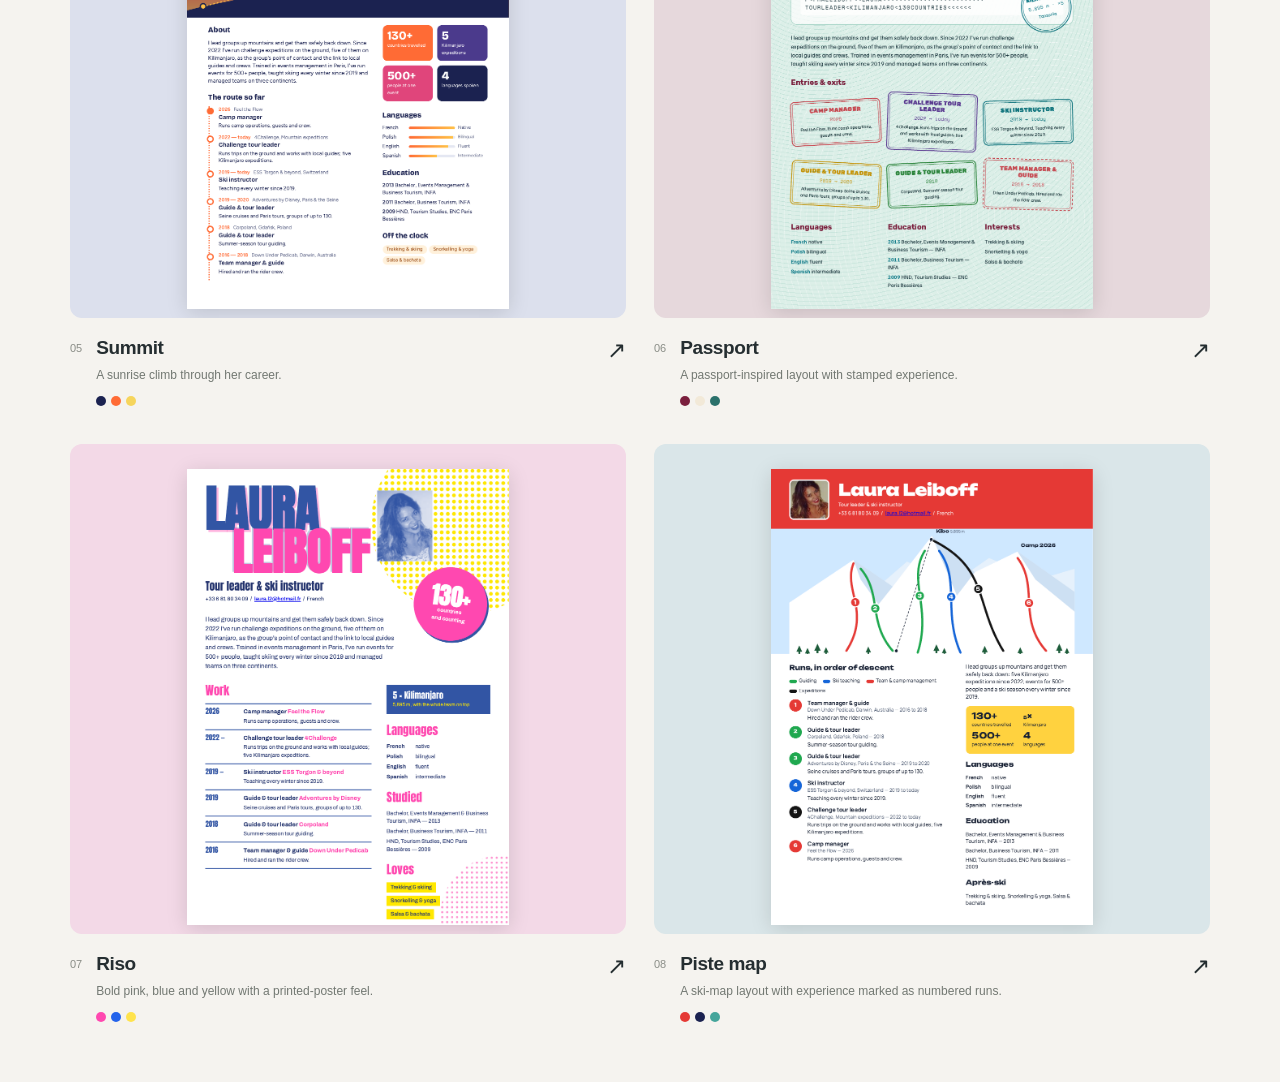
==== commit 477464cd: "Share one content.js across all designs and fix Claude design printing Designs 05-08 now render jobs" ====
--- a/index.html
+++ b/index.html
@@ -1,6 +1,6 @@
 <!doctype html><html lang="en"><head><meta charset="utf-8"><meta name="viewport" content="width=device-width,initial-scale=1"><title>Laura Leiboff / CV designs</title><style>
 *{box-sizing:border-box}body{margin:0;background:#f5f3ef;color:#252e31;font-family:Arial,sans-serif}main{max-width:1220px;margin:auto;padding:55px 40px 60px}.kicker{font-size:11px;letter-spacing:2px;text-transform:uppercase;color:#817163;font-weight:700}header{display:flex;justify-content:space-between;align-items:flex-end;gap:40px;margin:18px 0 42px}h1{font-family:Georgia,serif;font-size:57px;font-weight:400;letter-spacing:-2px;margin:0}header p{max-width:330px;font-size:14px;line-height:1.65;color:#606967;margin:0}.grid{display:grid;grid-template-columns:repeat(2,minmax(0,1fr));gap:38px 28px}.card{text-decoration:none;color:inherit;display:block}.preview{height:490px;overflow:hidden;border-radius:12px;display:flex;align-items:flex-start;justify-content:center;padding-top:25px;background:var(--bg);transition:transform .2s,box-shadow .2s}.preview img{width:322px;box-shadow:0 4px 20px #0002}.card:hover .preview{transform:translateY(-4px);box-shadow:0 12px 30px #3331}.card:focus-visible{outline:3px solid #244ed8;outline-offset:7px}.caption{display:flex;align-items:flex-start;gap:14px;margin-top:19px}.num{font-size:11px;color:#8a8d87;padding-top:5px}h3{font-size:19px;margin:0 0 7px;font-weight:600;letter-spacing:-.4px}.caption p{font-size:12px;color:#727872;margin:0;line-height:1.5}.arrow{margin-left:auto;font-size:23px}.swatches{display:flex;gap:5px;margin-top:12px}.swatches i{width:10px;height:10px;background:var(--c);border-radius:50%}.note{margin-top:46px;padding-top:20px;border-top:1px solid #dedfd7;font-size:12px;line-height:1.8;color:#717871}.note code{font-size:11px;background:#eae8e1;padding:2px 5px;border-radius:3px}@media(max-width:720px){main{padding:32px 20px}header{display:block}h1{font-size:44px}header p{margin-top:20px}.grid{grid-template-columns:1fr}.preview{height:460px}.preview img{width:300px}}
-.section-heading{display:flex;justify-content:space-between;align-items:baseline;gap:16px;margin-bottom:24px}.section-heading h2{font-family:Georgia,serif;font-size:29px;font-weight:400;margin:0;letter-spacing:-.5px}.section-heading span{font-size:12px;color:#727872}.design-section+.design-section{margin-top:64px;padding-top:36px;border-top:1px solid #dedfd7}.jump-links{display:flex;gap:10px;margin:-16px 0 36px}.jump-links a{font-size:12px;color:#39413d;text-decoration:none;border:1px solid #cfcec7;border-radius:20px;padding:9px 15px}.jump-links a:hover{background:#e9e6df}html{scroll-behavior:smooth}.design-section{scroll-margin-top:25px}.claude-preview img{height:456px;width:322px;object-fit:contain;object-position:top;background:white}@media(max-width:720px){.section-heading{display:block}.section-heading span{display:block;margin-top:8px}.claude-preview img{height:424px;width:300px}}@media(prefers-reduced-motion:reduce){html{scroll-behavior:auto}.preview{transition:none}}</style></head><body><main><div class="kicker">Laura Leiboff / Curriculum vitae</div><header><h1>One CV, eight looks.</h1><p>Tour leader, mountain expedition guide and ski instructor. Open any design to view it full size or save it as a PDF.</p></header><section class="design-section"><div class="grid">
+.section-heading{display:flex;justify-content:space-between;align-items:baseline;gap:16px;margin-bottom:24px}.section-heading h2{font-family:Georgia,serif;font-size:29px;font-weight:400;margin:0;letter-spacing:-.5px}.section-heading span{font-size:12px;color:#727872}.design-section+.design-section{margin-top:64px;padding-top:36px;border-top:1px solid #dedfd7}.jump-links{display:flex;gap:10px;margin:-16px 0 36px}.jump-links a{font-size:12px;color:#39413d;text-decoration:none;border:1px solid #cfcec7;border-radius:20px;padding:9px 15px}.jump-links a:hover{background:#e9e6df}html{scroll-behavior:smooth}.design-section{scroll-margin-top:25px}.claude-preview img{height:456px;width:322px;object-fit:contain;object-position:top;background:white}@media(max-width:720px){.section-heading{display:block}.section-heading span{display:block;margin-top:8px}.claude-preview img{height:424px;width:300px}}@media(prefers-reduced-motion:reduce){html{scroll-behavior:auto}.preview{transition:none}}</style></head><body><main><div class="kicker">Laura Leiboff / Curriculum vitae</div><header><h1>One CV, eight looks.</h1><p>Tour leader for mountain expeditions and ski instructor. Open any design to view it full size or save it as a PDF.</p></header><section class="design-section"><div class="grid">
 <a class="card" href="01-editorial.html"><div class="preview" style="--bg:#e9d7c9"><img src="assets/01-editorial.png" alt="Preview of terracotta editorial CV"></div><div class="caption"><span class="num">01</span><div><h3>Terracotta editorial</h3><p>Warm, personal and a little magazine-like.</p><div class="swatches"><i style="--c:#a94730"></i><i style="--c:#fbf6ed"></i><i style="--c:#243438"></i></div></div><span class="arrow">↗</span></div></a>
 <a class="card" href="02-atlas.html"><div class="preview" style="--bg:#dce3f6"><img src="assets/02-atlas.png" alt="Preview of cobalt atlas CV"></div><div class="caption"><span class="num">02</span><div><h3>Cobalt atlas</h3><p>Confident type, bright blue and a clear experience timeline.</p><div class="swatches"><i style="--c:#244ed8"></i><i style="--c:#f5d44a"></i><i style="--c:#fff"></i></div></div><span class="arrow">↗</span></div></a>
 <a class="card" href="03-field-notes.html"><div class="preview" style="--bg:#d9e0d3"><img src="assets/03-field-notes.png" alt="Preview of forest field notes CV"></div><div class="caption"><span class="num">03</span><div><h3>Forest field notes</h3><p>Grounded, outdoorsy and quietly adventurous.</p><div class="swatches"><i style="--c:#295244"></i><i style="--c:#dfebaa"></i><i style="--c:#f9f8f0"></i></div></div><span class="arrow">↗</span></div></a>
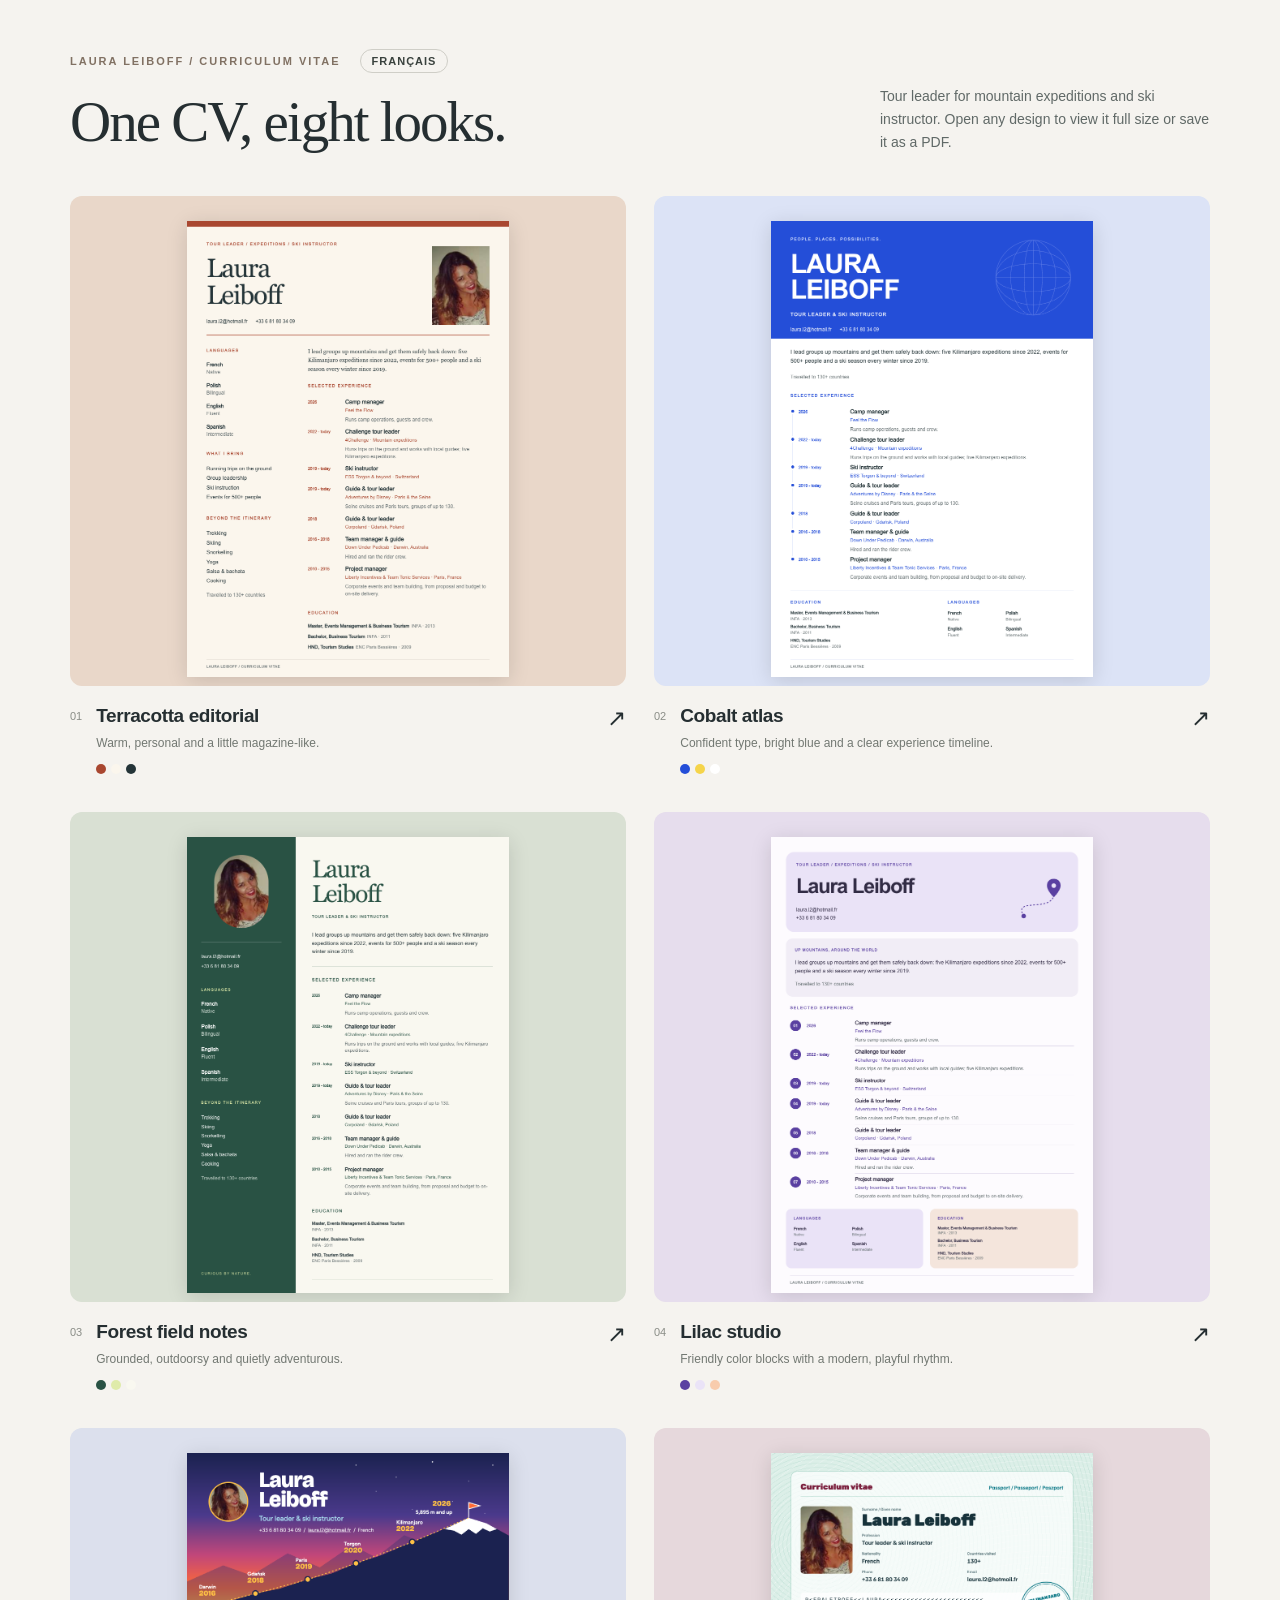
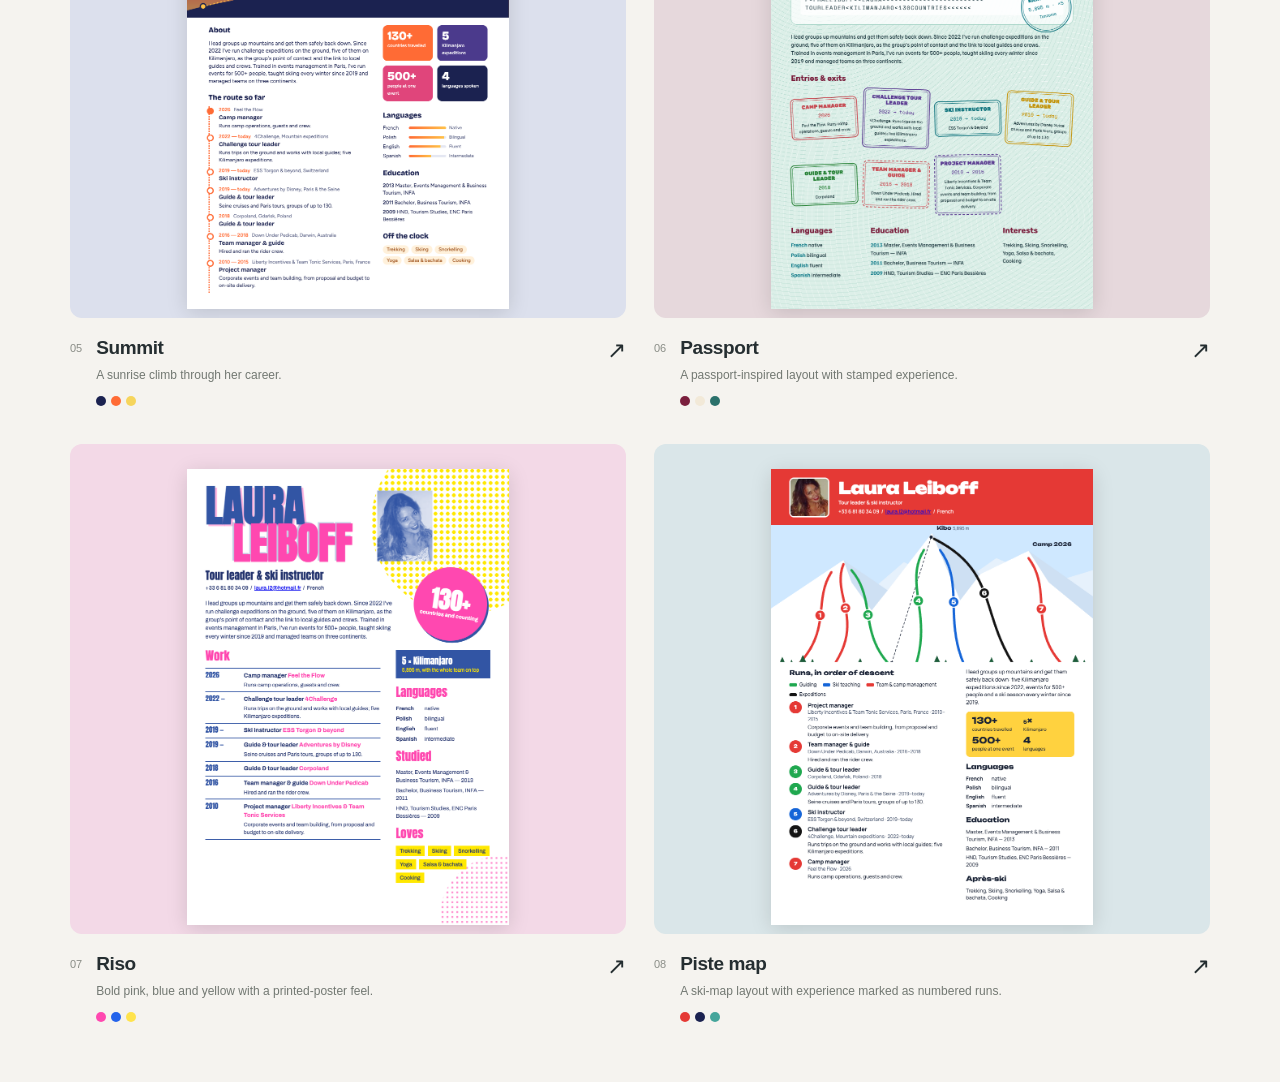
==== commit f983ac52: "Add French version of all CV designs and document the project content.js now holds en + fr copy and " ====
--- a/index.html
+++ b/index.html
@@ -1,8 +1,8 @@
 <!doctype html><html lang="en"><head><meta charset="utf-8"><meta name="viewport" content="width=device-width,initial-scale=1"><title>Laura Leiboff / CV designs</title><style>
 *{box-sizing:border-box}body{margin:0;background:#f5f3ef;color:#252e31;font-family:Arial,sans-serif}main{max-width:1220px;margin:auto;padding:55px 40px 60px}.kicker{font-size:11px;letter-spacing:2px;text-transform:uppercase;color:#817163;font-weight:700}header{display:flex;justify-content:space-between;align-items:flex-end;gap:40px;margin:18px 0 42px}h1{font-family:Georgia,serif;font-size:57px;font-weight:400;letter-spacing:-2px;margin:0}header p{max-width:330px;font-size:14px;line-height:1.65;color:#606967;margin:0}.grid{display:grid;grid-template-columns:repeat(2,minmax(0,1fr));gap:38px 28px}.card{text-decoration:none;color:inherit;display:block}.preview{height:490px;overflow:hidden;border-radius:12px;display:flex;align-items:flex-start;justify-content:center;padding-top:25px;background:var(--bg);transition:transform .2s,box-shadow .2s}.preview img{width:322px;box-shadow:0 4px 20px #0002}.card:hover .preview{transform:translateY(-4px);box-shadow:0 12px 30px #3331}.card:focus-visible{outline:3px solid #244ed8;outline-offset:7px}.caption{display:flex;align-items:flex-start;gap:14px;margin-top:19px}.num{font-size:11px;color:#8a8d87;padding-top:5px}h3{font-size:19px;margin:0 0 7px;font-weight:600;letter-spacing:-.4px}.caption p{font-size:12px;color:#727872;margin:0;line-height:1.5}.arrow{margin-left:auto;font-size:23px}.swatches{display:flex;gap:5px;margin-top:12px}.swatches i{width:10px;height:10px;background:var(--c);border-radius:50%}.note{margin-top:46px;padding-top:20px;border-top:1px solid #dedfd7;font-size:12px;line-height:1.8;color:#717871}.note code{font-size:11px;background:#eae8e1;padding:2px 5px;border-radius:3px}@media(max-width:720px){main{padding:32px 20px}header{display:block}h1{font-size:44px}header p{margin-top:20px}.grid{grid-template-columns:1fr}.preview{height:460px}.preview img{width:300px}}
-.section-heading{display:flex;justify-content:space-between;align-items:baseline;gap:16px;margin-bottom:24px}.section-heading h2{font-family:Georgia,serif;font-size:29px;font-weight:400;margin:0;letter-spacing:-.5px}.section-heading span{font-size:12px;color:#727872}.design-section+.design-section{margin-top:64px;padding-top:36px;border-top:1px solid #dedfd7}.jump-links{display:flex;gap:10px;margin:-16px 0 36px}.jump-links a{font-size:12px;color:#39413d;text-decoration:none;border:1px solid #cfcec7;border-radius:20px;padding:9px 15px}.jump-links a:hover{background:#e9e6df}html{scroll-behavior:smooth}.design-section{scroll-margin-top:25px}.claude-preview img{height:456px;width:322px;object-fit:contain;object-position:top;background:white}@media(max-width:720px){.section-heading{display:block}.section-heading span{display:block;margin-top:8px}.claude-preview img{height:424px;width:300px}}@media(prefers-reduced-motion:reduce){html{scroll-behavior:auto}.preview{transition:none}}</style></head><body><main><div class="kicker">Laura Leiboff / Curriculum vitae</div><header><h1>One CV, eight looks.</h1><p>Tour leader for mountain expeditions and ski instructor. Open any design to view it full size or save it as a PDF.</p></header><section class="design-section"><div class="grid">
-<a class="card" href="01-editorial.html"><div class="preview" style="--bg:#e9d7c9"><img src="assets/01-editorial.png" alt="Preview of terracotta editorial CV"></div><div class="caption"><span class="num">01</span><div><h3>Terracotta editorial</h3><p>Warm, personal and a little magazine-like.</p><div class="swatches"><i style="--c:#a94730"></i><i style="--c:#fbf6ed"></i><i style="--c:#243438"></i></div></div><span class="arrow">↗</span></div></a>
-<a class="card" href="02-atlas.html"><div class="preview" style="--bg:#dce3f6"><img src="assets/02-atlas.png" alt="Preview of cobalt atlas CV"></div><div class="caption"><span class="num">02</span><div><h3>Cobalt atlas</h3><p>Confident type, bright blue and a clear experience timeline.</p><div class="swatches"><i style="--c:#244ed8"></i><i style="--c:#f5d44a"></i><i style="--c:#fff"></i></div></div><span class="arrow">↗</span></div></a>
-<a class="card" href="03-field-notes.html"><div class="preview" style="--bg:#d9e0d3"><img src="assets/03-field-notes.png" alt="Preview of forest field notes CV"></div><div class="caption"><span class="num">03</span><div><h3>Forest field notes</h3><p>Grounded, outdoorsy and quietly adventurous.</p><div class="swatches"><i style="--c:#295244"></i><i style="--c:#dfebaa"></i><i style="--c:#f9f8f0"></i></div></div><span class="arrow">↗</span></div></a>
-<a class="card" href="04-studio.html"><div class="preview" style="--bg:#e6dded"><img src="assets/04-studio.png" alt="Preview of lilac studio CV"></div><div class="caption"><span class="num">04</span><div><h3>Lilac studio</h3><p>Friendly color blocks with a modern, playful rhythm.</p><div class="swatches"><i style="--c:#5a40a1"></i><i style="--c:#eae3f7"></i><i style="--c:#f8ccad"></i></div></div><span class="arrow">↗</span></div></a>
-<a class="card" href="claude/1-summit.html"><div class="preview claude-preview" style="--bg:#dce0ed"><img src="assets/claude-1-summit.png" alt="Preview of Summit CV design" loading="lazy"></div><div class="caption"><span class="num">05</span><div><h3>Summit</h3><p>A sunrise climb through her career.</p><div class="swatches"><i style="--c:#1B2250"></i><i style="--c:#FF6B35"></i><i style="--c:#F6D55C"></i></div></div><span class="arrow">↗</span></div></a><a class="card" href="claude/2-passport.html"><div class="preview claude-preview" style="--bg:#e6d8dc"><img src="assets/claude-2-passport.png" alt="Preview of Passport CV design" loading="lazy"></div><div class="caption"><span class="num">06</span><div><h3>Passport</h3><p>A passport-inspired layout with stamped experience.</p><div class="swatches"><i style="--c:#7A1F3D"></i><i style="--c:#F2E9D8"></i><i style="--c:#2B716B"></i></div></div><span class="arrow">↗</span></div></a><a class="card" href="claude/3-riso.html"><div class="preview claude-preview" style="--bg:#f3d9e7"><img src="assets/claude-3-riso.png" alt="Preview of Riso CV design" loading="lazy"></div><div class="caption"><span class="num">07</span><div><h3>Riso</h3><p>Bold pink, blue and yellow with a printed-poster feel.</p><div class="swatches"><i style="--c:#FF48B0"></i><i style="--c:#2463EB"></i><i style="--c:#FFE34D"></i></div></div><span class="arrow">↗</span></div></a><a class="card" href="claude/4-piste.html"><div class="preview claude-preview" style="--bg:#dae6e9"><img src="assets/claude-4-piste.png" alt="Preview of Piste map CV design" loading="lazy"></div><div class="caption"><span class="num">08</span><div><h3>Piste map</h3><p>A ski-map layout with experience marked as numbered runs.</p><div class="swatches"><i style="--c:#E53935"></i><i style="--c:#1B2250"></i><i style="--c:#45A59B"></i></div></div><span class="arrow">↗</span></div></a></div></section></main></body></html>
+.section-heading{display:flex;justify-content:space-between;align-items:baseline;gap:16px;margin-bottom:24px}.section-heading h2{font-family:Georgia,serif;font-size:29px;font-weight:400;margin:0;letter-spacing:-.5px}.section-heading span{font-size:12px;color:#727872}.design-section+.design-section{margin-top:64px;padding-top:36px;border-top:1px solid #dedfd7}.jump-links{display:flex;gap:10px;margin:-16px 0 36px}.jump-links a{font-size:12px;color:#39413d;text-decoration:none;border:1px solid #cfcec7;border-radius:20px;padding:9px 15px}.jump-links a:hover{background:#e9e6df}html{scroll-behavior:smooth}.design-section{scroll-margin-top:25px}.claude-preview img{height:456px;width:322px;object-fit:contain;object-position:top;background:white}@media(max-width:720px){.section-heading{display:block}.section-heading span{display:block;margin-top:8px}.claude-preview img{height:424px;width:300px}}@media(prefers-reduced-motion:reduce){html{scroll-behavior:auto}.preview{transition:none}}.lang-switch{margin-left:14px;letter-spacing:1px;color:#39413d;border:1px solid #cfcec7;border-radius:20px;padding:5px 11px;text-decoration:none}.lang-switch:hover{background:#e9e6df}</style></head><body><main><div class="kicker">Laura Leiboff / Curriculum vitae <a class="lang-switch" data-lang-switch href="?lang=fr">Français</a></div><header><h1 data-label="galleryTitle">One CV, eight looks.</h1><p data-label="galleryIntro">Tour leader for mountain expeditions and ski instructor. Open any design to view it full size or save it as a PDF.</p></header><section class="design-section"><div class="grid">
+<a class="card" data-keep-lang href="01-editorial.html"><div class="preview" style="--bg:#e9d7c9"><img data-localized src="assets/01-editorial.png" alt="Preview of terracotta editorial CV"></div><div class="caption"><span class="num">01</span><div><h3 data-label="d1">Terracotta editorial</h3><p data-label="d1Text">Warm, personal and a little magazine-like.</p><div class="swatches"><i style="--c:#a94730"></i><i style="--c:#fbf6ed"></i><i style="--c:#243438"></i></div></div><span class="arrow">↗</span></div></a>
+<a class="card" data-keep-lang href="02-atlas.html"><div class="preview" style="--bg:#dce3f6"><img data-localized src="assets/02-atlas.png" alt="Preview of cobalt atlas CV"></div><div class="caption"><span class="num">02</span><div><h3 data-label="d2">Cobalt atlas</h3><p data-label="d2Text">Confident type, bright blue and a clear experience timeline.</p><div class="swatches"><i style="--c:#244ed8"></i><i style="--c:#f5d44a"></i><i style="--c:#fff"></i></div></div><span class="arrow">↗</span></div></a>
+<a class="card" data-keep-lang href="03-field-notes.html"><div class="preview" style="--bg:#d9e0d3"><img data-localized src="assets/03-field-notes.png" alt="Preview of forest field notes CV"></div><div class="caption"><span class="num">03</span><div><h3 data-label="d3">Forest field notes</h3><p data-label="d3Text">Grounded, outdoorsy and quietly adventurous.</p><div class="swatches"><i style="--c:#295244"></i><i style="--c:#dfebaa"></i><i style="--c:#f9f8f0"></i></div></div><span class="arrow">↗</span></div></a>
+<a class="card" data-keep-lang href="04-studio.html"><div class="preview" style="--bg:#e6dded"><img data-localized src="assets/04-studio.png" alt="Preview of lilac studio CV"></div><div class="caption"><span class="num">04</span><div><h3 data-label="d4">Lilac studio</h3><p data-label="d4Text">Friendly color blocks with a modern, playful rhythm.</p><div class="swatches"><i style="--c:#5a40a1"></i><i style="--c:#eae3f7"></i><i style="--c:#f8ccad"></i></div></div><span class="arrow">↗</span></div></a>
+<a class="card" data-keep-lang href="claude/1-summit.html"><div class="preview claude-preview" style="--bg:#dce0ed"><img data-localized src="assets/claude-1-summit.png" alt="Preview of Summit CV design" loading="lazy"></div><div class="caption"><span class="num">05</span><div><h3 data-label="d5">Summit</h3><p data-label="d5Text">A sunrise climb through her career.</p><div class="swatches"><i style="--c:#1B2250"></i><i style="--c:#FF6B35"></i><i style="--c:#F6D55C"></i></div></div><span class="arrow">↗</span></div></a><a class="card" data-keep-lang href="claude/2-passport.html"><div class="preview claude-preview" style="--bg:#e6d8dc"><img data-localized src="assets/claude-2-passport.png" alt="Preview of Passport CV design" loading="lazy"></div><div class="caption"><span class="num">06</span><div><h3 data-label="d6">Passport</h3><p data-label="d6Text">A passport-inspired layout with stamped experience.</p><div class="swatches"><i style="--c:#7A1F3D"></i><i style="--c:#F2E9D8"></i><i style="--c:#2B716B"></i></div></div><span class="arrow">↗</span></div></a><a class="card" data-keep-lang href="claude/3-riso.html"><div class="preview claude-preview" style="--bg:#f3d9e7"><img data-localized src="assets/claude-3-riso.png" alt="Preview of Riso CV design" loading="lazy"></div><div class="caption"><span class="num">07</span><div><h3 data-label="d7">Riso</h3><p data-label="d7Text">Bold pink, blue and yellow with a printed-poster feel.</p><div class="swatches"><i style="--c:#FF48B0"></i><i style="--c:#2463EB"></i><i style="--c:#FFE34D"></i></div></div><span class="arrow">↗</span></div></a><a class="card" data-keep-lang href="claude/4-piste.html"><div class="preview claude-preview" style="--bg:#dae6e9"><img data-localized src="assets/claude-4-piste.png" alt="Preview of Piste map CV design" loading="lazy"></div><div class="caption"><span class="num">08</span><div><h3 data-label="d8">Piste map</h3><p data-label="d8Text">A ski-map layout with experience marked as numbered runs.</p><div class="swatches"><i style="--c:#E53935"></i><i style="--c:#1B2250"></i><i style="--c:#45A59B"></i></div></div><span class="arrow">↗</span></div></a></div></section></main><script src="content.js"></script></body></html>
